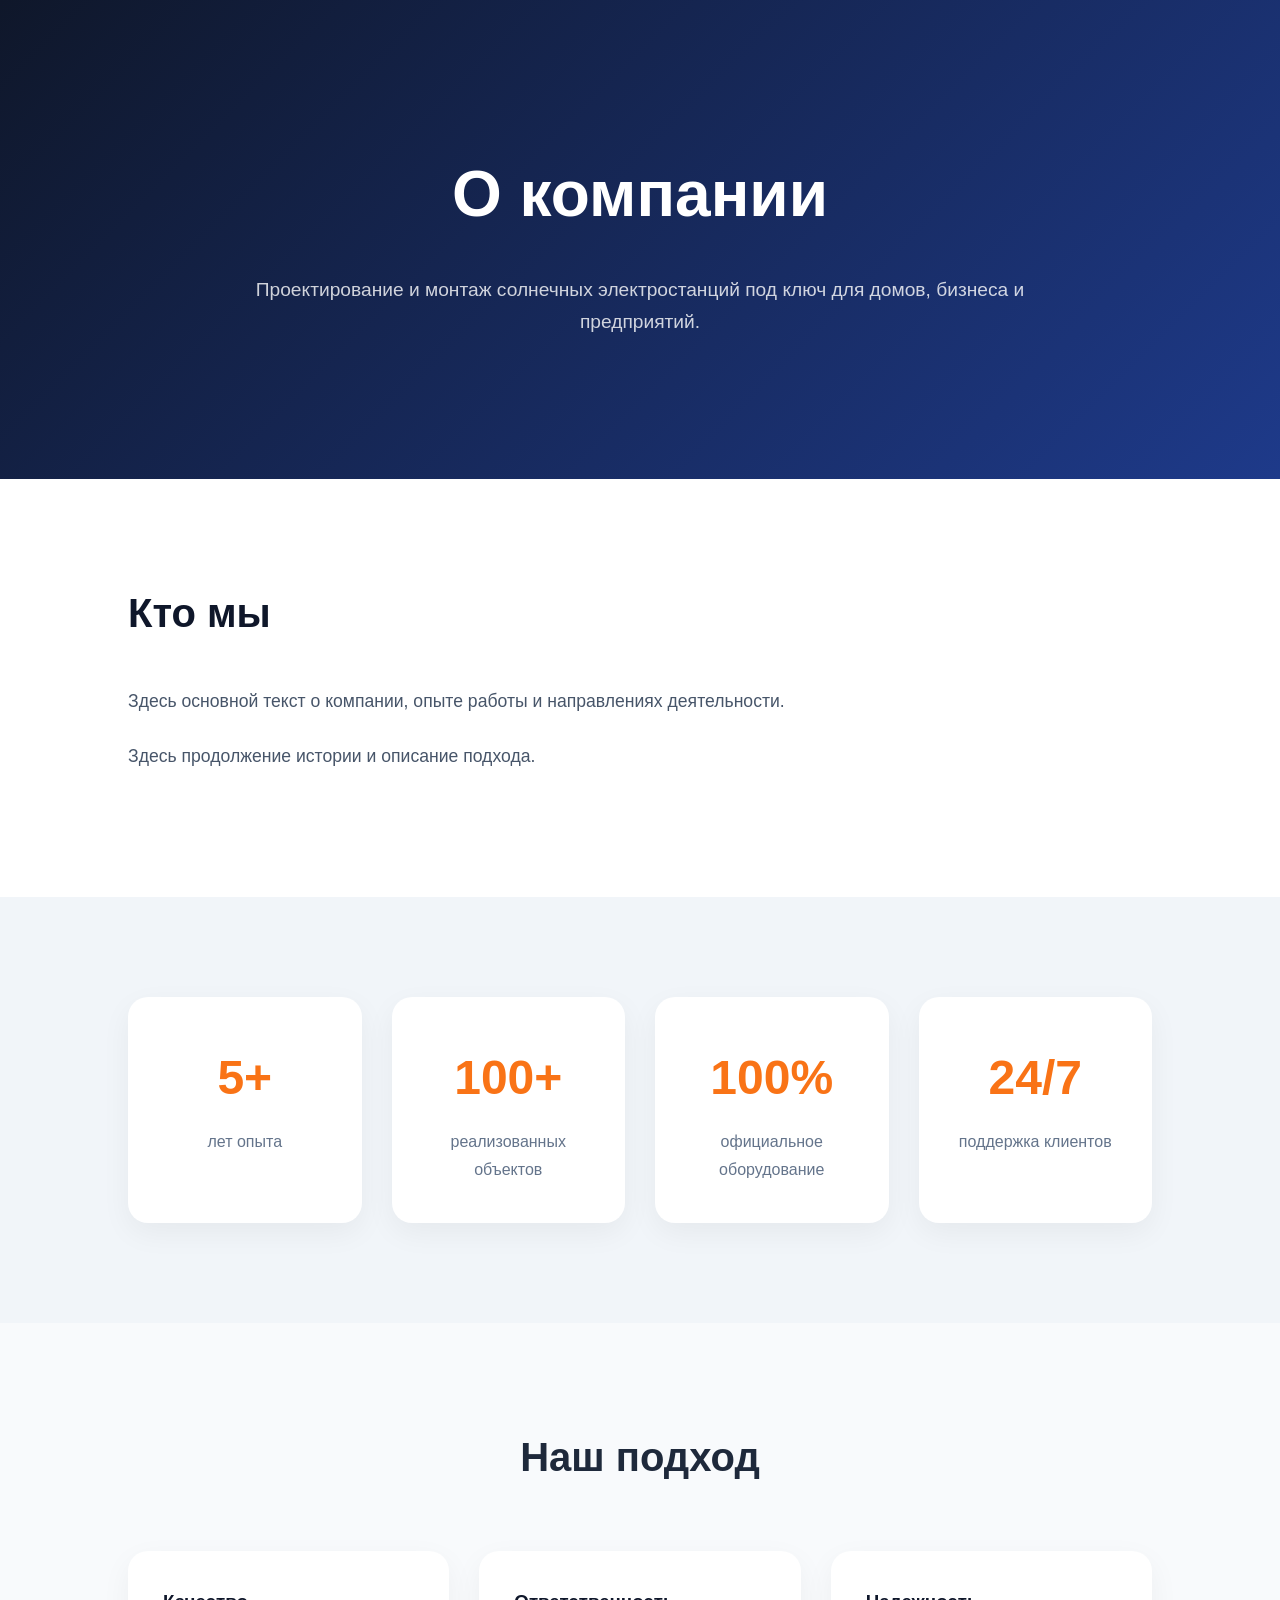
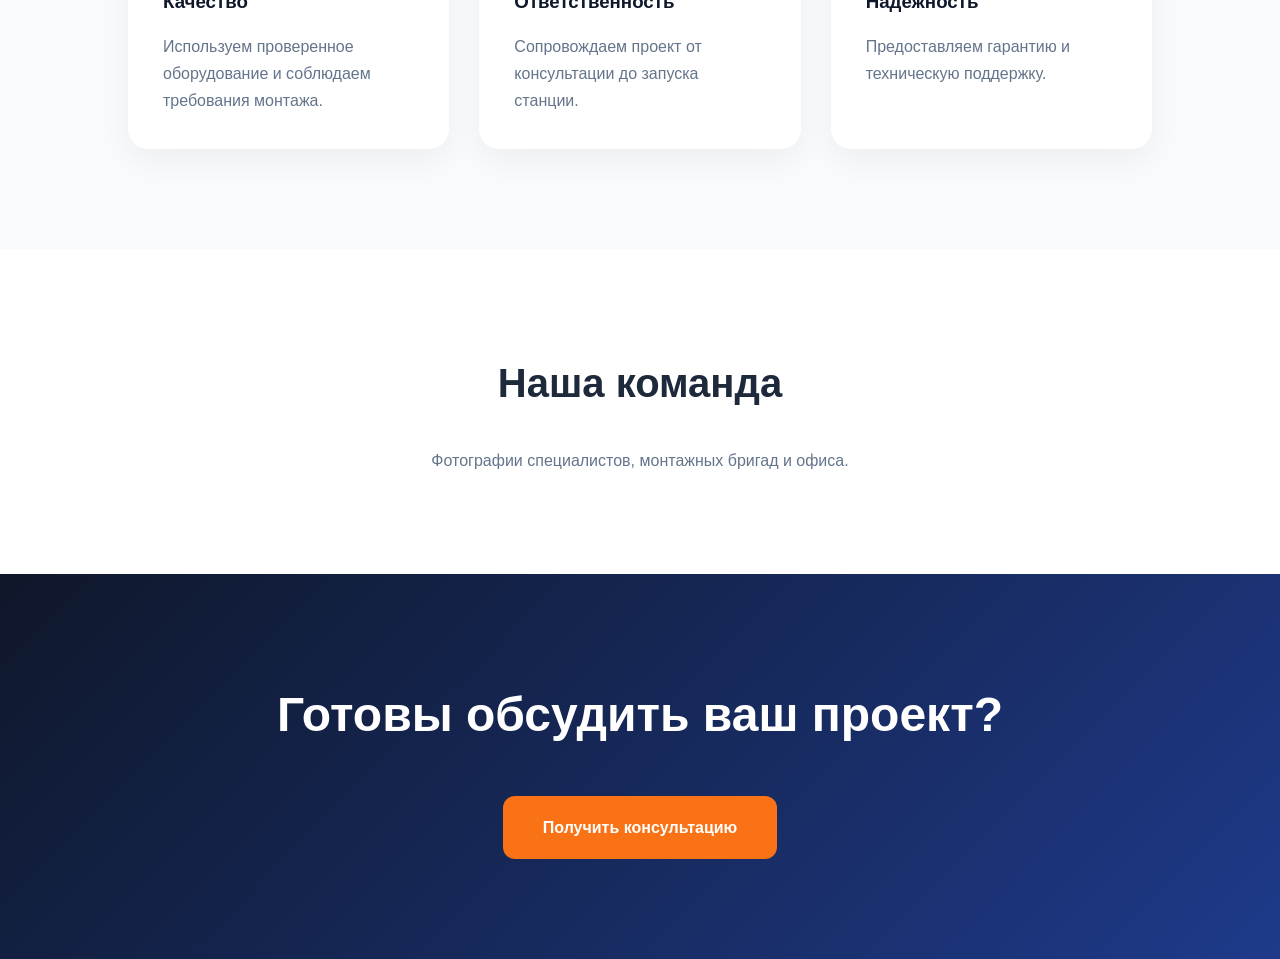
==== aboutus.html @ 27eb2ea9 "Commit-4" ====
<!DOCTYPE html>
<html lang="en">
<head>
    <meta charset="UTF-8">
    <meta name="viewport" content="width=device-width, initial-scale=1.0">
    <title>About</title>
    <link rel="stylesheet" href="css/about.css">
    <link rel="icon" type="image/jpg" href="images/logo_photo.jpg">
</head>
<body>
    <section class="about-hero">
    <h1>О компании</h1>
    <p>
        Проектирование и монтаж солнечных электростанций
        под ключ для домов, бизнеса и предприятий.
    </p>
</section>

<section class="about-story">
    <div class="container">
        <h2>Кто мы</h2>

        <p>
            Здесь основной текст о компании,
            опыте работы и направлениях деятельности.
        </p>

        <p>
            Здесь продолжение истории и описание подхода.
        </p>
    </div>
</section>

<section class="about-stats">
    <div class="stat">
        <h3>5+</h3>
        <p>лет опыта</p>
    </div>

    <div class="stat">
        <h3>100+</h3>
        <p>реализованных объектов</p>
    </div>

    <div class="stat">
        <h3>100%</h3>
        <p>официальное оборудование</p>
    </div>

    <div class="stat">
        <h3>24/7</h3>
        <p>поддержка клиентов</p>
    </div>
</section>

<section class="about-values">
    <h2>Наш подход</h2>

    <div class="cards">
        <article>
            <h3>Качество</h3>
            <p>
                Используем проверенное оборудование
                и соблюдаем требования монтажа.
            </p>
        </article>

        <article>
            <h3>Ответственность</h3>
            <p>
                Сопровождаем проект от консультации
                до запуска станции.
            </p>
        </article>

        <article>
            <h3>Надежность</h3>
            <p>
                Предоставляем гарантию
                и техническую поддержку.
            </p>
        </article>
    </div>
</section>

<section class="about-team">
    <h2>Наша команда</h2>

    <p>
        Фотографии специалистов,
        монтажных бригад и офиса.
    </p>
</section>

<section class="about-cta">
    <h2>
        Готовы обсудить ваш проект?
    </h2>

    <a href="#">
        Получить консультацию
    </a>
</section>
</body>
</html>
---- css/about.css ----
/* ===========================
   Общие настройки
=========================== */

* {
    margin: 0;
    padding: 0;
    box-sizing: border-box;
}

body {
    font-family: "Segoe UI", sans-serif;
    background: #F8FAFC;
    color: #1E293B;
    line-height: 1.7;
}

section {
    padding: 100px 10%;
}

.container {
    max-width: 1200px;
    margin: 0 auto;
}

/* ===========================
   HERO
=========================== */

.about-hero {
    text-align: center;
    padding: 140px 10%;

    background:
        linear-gradient(
            135deg,
            #0F172A,
            #1E3A8A
        );

    color: white;
}

.about-hero h1 {
    font-size: 4rem;
    margin-bottom: 25px;
}

.about-hero p {
    max-width: 800px;
    margin: 0 auto;

    font-size: 1.2rem;

    color: rgba(255,255,255,0.8);
}

/* ===========================
   STORY
=========================== */

.about-story {
    background: white;
}

.about-story h2 {
    font-size: 2.5rem;

    margin-bottom: 40px;

    color: #0F172A;
}

.about-story p {
    margin-bottom: 25px;

    font-size: 1.1rem;

    color: #475569;
}

/* ===========================
   STATS
=========================== */

.about-stats {
    display: grid;

    grid-template-columns:
        repeat(auto-fit, minmax(220px, 1fr));

    gap: 30px;

    background: #F1F5F9;
}

.stat {
    background: white;

    padding: 40px;

    border-radius: 20px;

    text-align: center;

    box-shadow:
        0 10px 30px rgba(0,0,0,0.05);
}

.stat h3 {
    font-size: 3rem;

    color: #F97316;

    margin-bottom: 10px;
}

.stat p {
    color: #64748B;
}

/* ===========================
   VALUES
=========================== */

.about-values h2 {
    text-align: center;

    margin-bottom: 60px;

    font-size: 2.5rem;
}

.cards {
    display: grid;

    grid-template-columns:
        repeat(auto-fit, minmax(280px, 1fr));

    gap: 30px;
}

.cards article {
    background: white;

    padding: 35px;

    border-radius: 20px;

    box-shadow:
        0 10px 30px rgba(0,0,0,0.05);

    transition: .3s;
}

.cards article:hover {
    transform: translateY(-8px);
}

.cards h3 {
    margin-bottom: 15px;

    color: #0F172A;
}

.cards p {
    color: #64748B;
}

/* ===========================
   TEAM
=========================== */

.about-team {
    background: white;

    text-align: center;
}

.about-team h2 {
    font-size: 2.5rem;

    margin-bottom: 30px;
}

.about-team p {
    max-width: 800px;

    margin: 0 auto;

    color: #64748B;
}

/* ===========================
   CTA
=========================== */

.about-cta {
    text-align: center;

    background:
        linear-gradient(
            135deg,
            #0F172A,
            #1E3A8A
        );

    color: white;
}

.about-cta h2 {
    font-size: 3rem;

    margin-bottom: 40px;
}

.about-cta a {
    display: inline-block;

    text-decoration: none;

    padding: 18px 40px;

    border-radius: 12px;

    background: #F97316;

    color: white;

    font-weight: 600;

    transition: .3s;
}

.about-cta a:hover {
    transform: translateY(-3px);
}

/* ===========================
   Адаптивность
=========================== */

@media (max-width: 768px) {

    section {
        padding: 70px 7%;
    }

    .about-hero h1 {
        font-size: 2.5rem;
    }

    .about-cta h2 {
        font-size: 2rem;
    }

    .about-story h2,
    .about-values h2,
    .about-team h2 {
        font-size: 2rem;
    }

    .stat h3 {
        font-size: 2.2rem;
    }
}
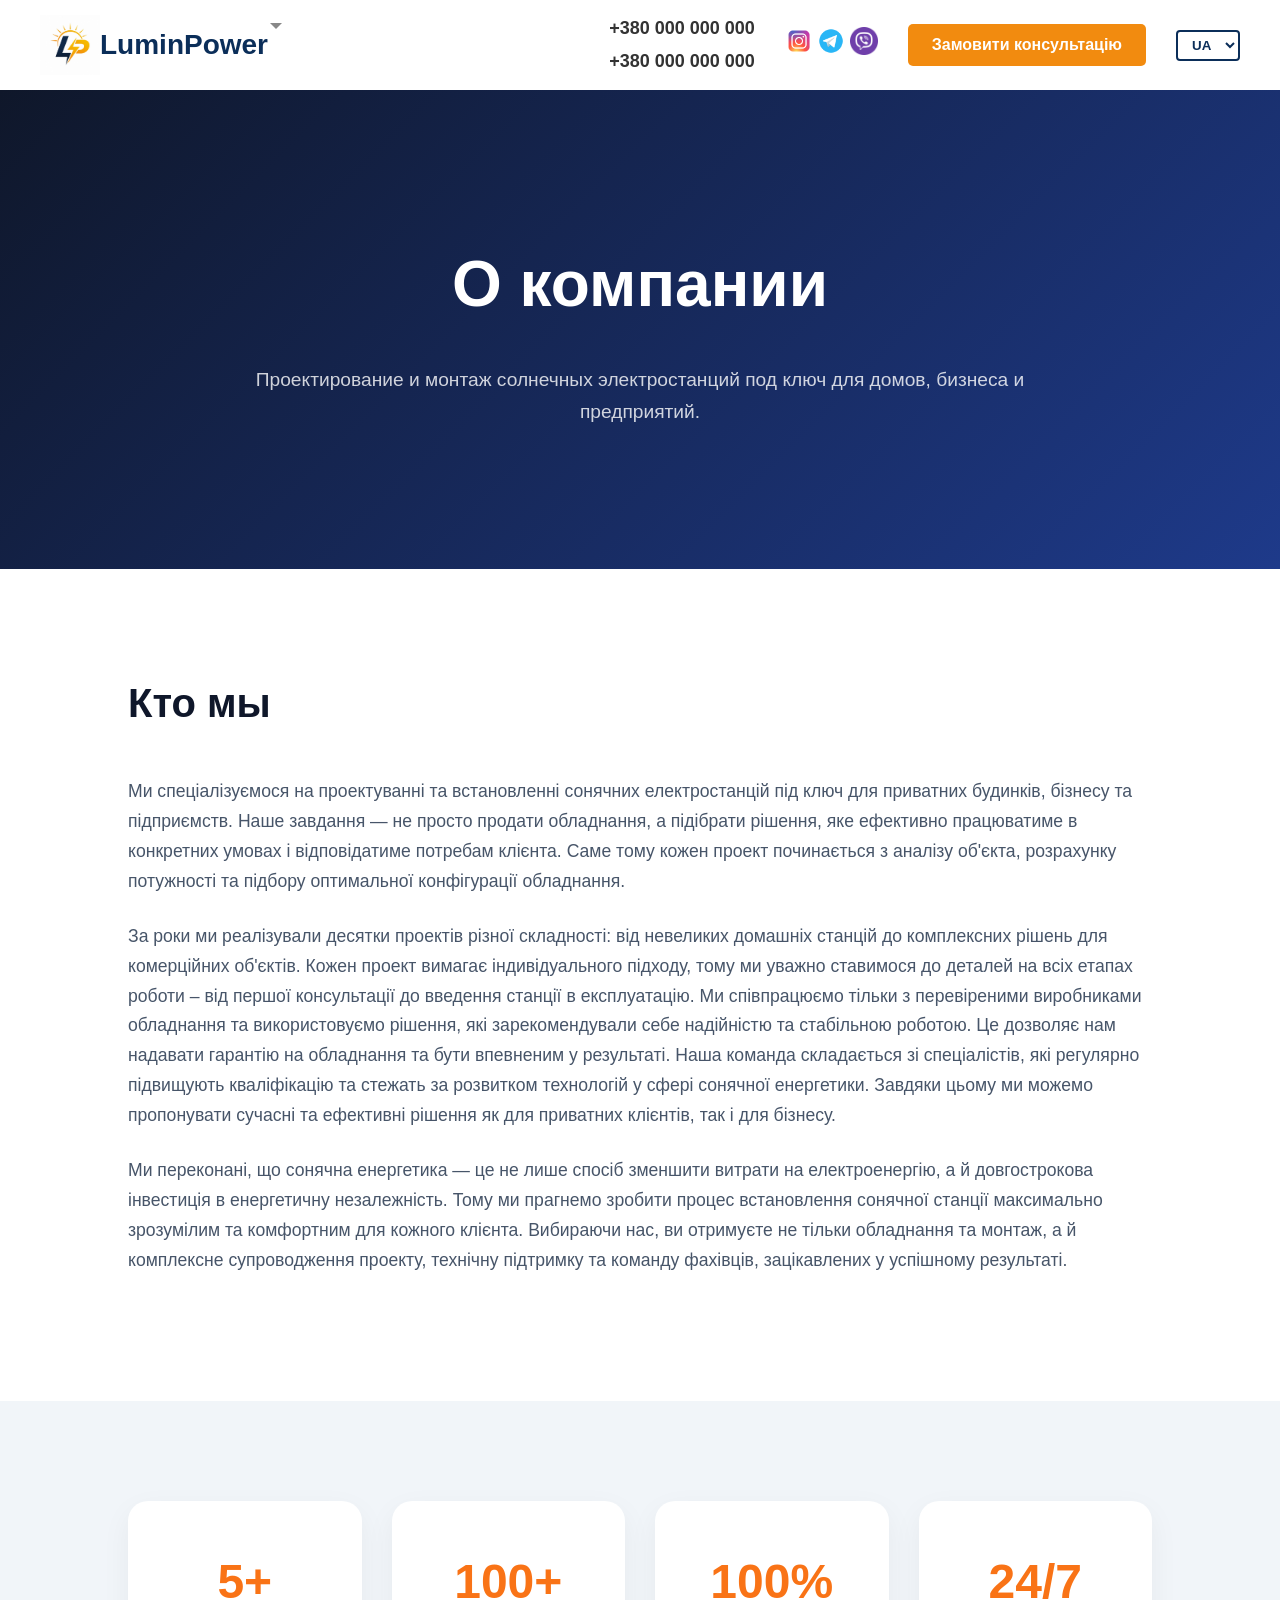
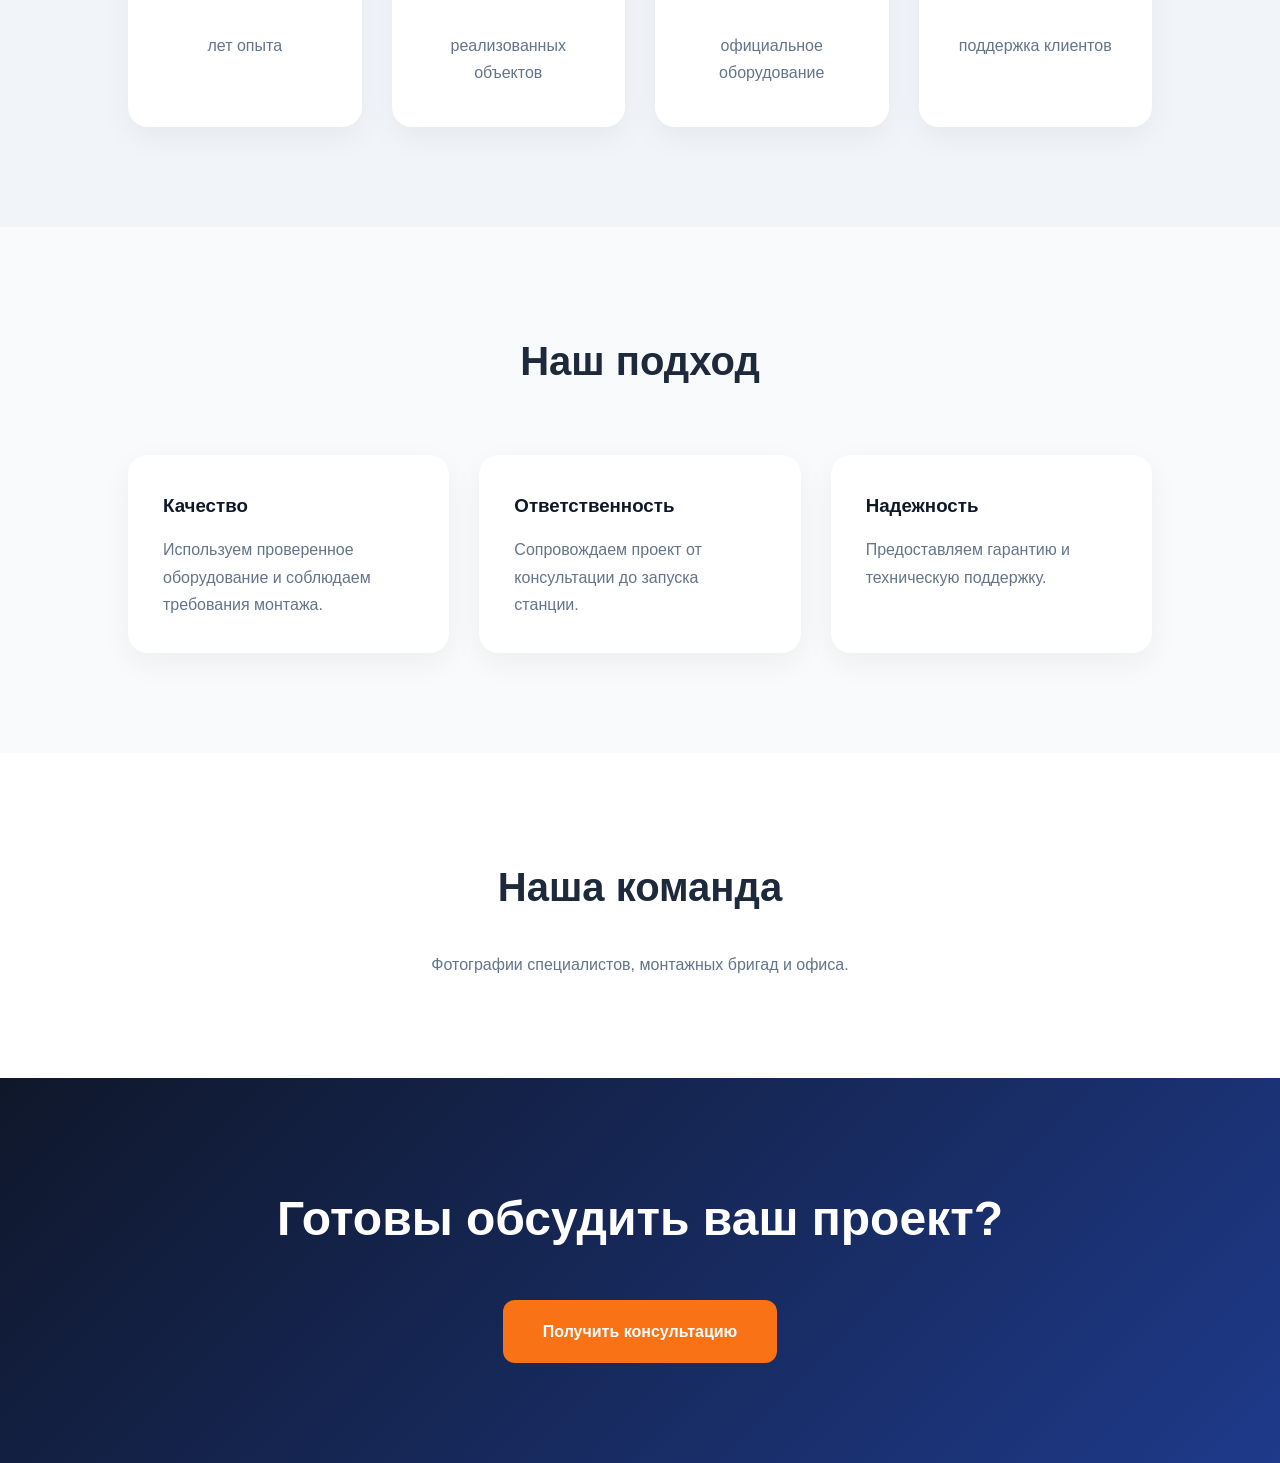
==== commit 9bdf98d4: "Commit-5" ====
--- a/aboutus.html
+++ b/aboutus.html
@@ -8,6 +8,59 @@
     <link rel="icon" type="image/jpg" href="images/logo_photo.jpg">
 </head>
 <body>
+
+    <div id="mySidePanel" class="side-panel">
+        <button id="closeBtn" class="close-btn">&times;</button> 
+        <a href="index.html">На головну</a>
+        <a href="aboutus.html">Про нас</a>
+        <a href="/articles">Статті</a>
+        <a href="/prices">Цены</a>
+        <a href="/account">Розрахунок</a>
+        <a href="/store">Магазин</a>
+        <a href="login2.html">Log in</a>
+        <a href="/support">Підтримка</a>
+        
+    </div>
+
+
+
+
+    <header class="header">
+    <div id="logoTrigger" class="brand" title="Открыть меню">
+        <div class="main-logo"></div> 
+        <h1 class="brand-name">LuminPower</h1>
+    </div>
+
+    <div class="header-actions">
+        
+        <div class="contact-phone">
+            <p class="phone">+380 000 000 000</p>
+            <p class="phone">+380 000 000 000</p>
+        </div>
+
+        <div class="social-link">
+             <a href="https://www.youtube.com/watch?v=dQw4w9WgXcQ&list=RDdQw4w9WgXcQ&start_radio=1" target="_blank" class="social-link-im">
+                <img src="images/icons-instagram.png" width="28" height="28" alt="Instagram">
+            </a>
+            <a href="https://www.youtube.com/watch?v=dQw4w9WgXcQ&list=RDdQw4w9WgXcQ&start_radio=1" target="_blank" class="social-link-tm">
+                <img src="images/icons-telegram.png" width="28" height="28" alt="Telegram">
+            </a>
+            <a href="https://www.youtube.com/watch?v=dQw4w9WgXcQ&list=RDdQw4w9WgXcQ&start_radio=1" target="_blank" class="social-link-vr">
+                <img src="images/icons-viber.png" width="28" height="28" alt="Viber">
+            </a>
+        </div>
+        
+        <button class="consultation-btn">Замовити консультацію</button>
+
+        <select class="lang-select">
+            <option value="ua" selected>UA</option>
+            <option value="ru">RU</option>
+        </select>
+        
+    </div>
+</header>
+
+
     <section class="about-hero">
     <h1>О компании</h1>
     <p>
@@ -21,12 +74,24 @@
         <h2>Кто мы</h2>
 
         <p>
-            Здесь основной текст о компании,
-            опыте работы и направлениях деятельности.
+            Ми спеціалізуємося на проектуванні та встановленні сонячних електростанцій під ключ для приватних будинків,
+            бізнесу та підприємств. Наше завдання — не просто продати обладнання, а підібрати рішення, яке ефективно працюватиме 
+            в конкретних умовах  і відповідатиме потребам клієнта.  Саме тому кожен проект починається з аналізу об'єкта, 
+            розрахунку потужності та підбору оптимальної конфігурації обладнання.
+        </p>
+        <p>
+            За роки ми реалізували десятки проектів різної складності: від невеликих домашніх станцій до комплексних рішень
+            для комерційних об'єктів.  Кожен проект вимагає індивідуального підходу, тому ми уважно ставимося до деталей
+            на всіх етапах роботи – від першої консультації до введення станції в експлуатацію. Ми співпрацюємо тільки з 
+            перевіреними виробниками обладнання та використовуємо рішення, які зарекомендували себе надійністю та стабільною 
+            роботою. Це дозволяє нам надавати гарантію на обладнання та бути впевненим у результаті. Наша команда складається 
+            зі спеціалістів, які регулярно підвищують кваліфікацію та стежать за розвитком технологій у сфері сонячної енергетики.  
+            Завдяки цьому ми можемо пропонувати сучасні та ефективні рішення як для приватних клієнтів, так і для бізнесу.
         </p>
 
         <p>
-            Здесь продолжение истории и описание подхода.
+            Ми переконані, що сонячна енергетика — це не лише спосіб зменшити витрати на електроенергію, а й довгострокова інвестиція в енергетичну незалежність.  Тому ми прагнемо зробити процес встановлення сонячної станції максимально зрозумілим та комфортним для кожного клієнта.
+            Вибираючи нас, ви отримуєте не тільки обладнання та монтаж, а й комплексне супроводження проекту, технічну підтримку та команду фахівців, зацікавлених у успішному результаті.
         </p>
     </div>
 </section>
@@ -101,5 +166,8 @@
         Получить консультацию
     </a>
 </section>
+
 </body>
+
+<script src="js/main.js"></script>
 </html>
--- a/css/about.css
+++ b/css/about.css
@@ -5,8 +5,189 @@
 * {
     margin: 0;
     padding: 0;
-    box-sizing: border-box;
-}
+}
+
+
+/* .brand {
+    display: flex; 
+    align-items: center; 
+    gap: 15px; 
+}
+
+.main-logo {
+    height: 200px;
+    width: 200px;
+    background-image: url('../images/logo_photo.jpg');
+    background-size: contain;
+    background-repeat: no-repeat;
+}
+
+
+.brand-name {
+    font-size: 32px; 
+    font-weight: bold; 
+    margin: 0; 
+    color: #333; 
+} */
+
+.side-panel {
+    height: 100vh;
+    width: 250px; 
+    position: fixed; /* Фиксируем поверх всего сайта */
+    top: 0;
+    left: -250px; /* Прячем её ровно на её ширину за левый край экрана */
+    background-color: #0b2e59;
+    padding-top: 60px;
+    transition: 0.3s ease; /* Плавная анимация выезда за 0.3 секунды */
+    z-index: 1000;
+}
+
+.side-panel a {
+    padding: 15px 30px;
+    text-decoration: none; 
+    font-size: 20px;
+    color: #f28b0f;
+    display: block; 
+    transition: 0.2s;
+}
+
+
+
+.side-panel a:hover {
+    background-color: #555;
+    color: #f1f1f1;
+}
+
+/* Кнопка "Крестик" */
+.close-btn {
+    position: absolute;
+    top: 10px;
+    right: 20px;
+    font-size: 36px;
+    background: none;
+    border: none;
+    color: white;
+    cursor: pointer;
+}
+
+/* Специальный класс, который будет выдвигать панель на экран */
+.side-panel.open {
+    left: 0; 
+}
+
+
+
+
+
+
+
+
+
+/* --- ГЛАВНАЯ ШАПКА --- */
+.header {
+    background-color: #ffffff; 
+    height: 90px;
+    display: flex;
+    justify-content: space-between; /* Расталкиваем левую и правую части по краям */
+    align-items: center;
+    padding: 0 40px; /* Отступы по бокам */
+    box-shadow: 0 4px 10px rgba(0, 0, 0, 0.1); /* Легкая тень снизу */
+    font-family: 'Arial', sans-serif; /* Базовый шрифт */
+}
+
+.brand {
+    display: flex;
+    align-items: center;
+    gap: 0px;
+}
+
+.main-logo {
+    height: 60px; 
+    width: 60px;
+    background-image: url('../images/logo_photo.jpg');
+    background-size: contain;
+    background-repeat: no-repeat;
+    cursor: pointer;
+}
+
+.brand-name {
+    font-size: 28px;
+    font-weight: 800;
+    margin: 0; /* зачем margin 0*/
+    color: #0b2e59; 
+    cursor: pointer;
+}
+
+.brand-name::after {
+    content: '';
+    position: relative;
+    left: 2px;
+    border: 6px solid transparent;
+    border-top-color: #888;
+}
+
+
+.header-actions {
+    display: flex;
+    align-items: center;
+    gap: 30px; 
+}
+
+
+.contact-phone {
+    display: block; 
+}
+.phone {
+    font-size: 18px;
+    font-weight: bold;
+    color: #333;
+    margin: 2px 0;  
+}
+
+
+.social-link a {
+    text-decoration: none; 
+    display: inline-block; 
+}
+
+.social-link img {
+    transition: transform 0.2s;
+}
+
+.social-link a:hover img {
+    transform: scale(1.2); 
+}
+
+.consultation-btn {
+    background-color: #f28b0f; 
+    color: white;
+    border: none;
+    padding: 12px 24px;
+    font-size: 16px;
+    font-weight: bold;
+    border-radius: 5px; 
+    cursor: pointer;
+    transition: background-color 0.3s;
+}
+
+.consultation-btn:hover {
+    background-color: #d17508; 
+}
+
+
+.lang-select {
+    background-color: transparent;
+    border: 2px solid #0b2e59; 
+    color: #0b2e59;
+    font-weight: bold;
+    padding: 5px 10px;
+    border-radius: 4px;
+    cursor: pointer;
+    outline: none;
+}
+
+
+
 
 body {
     font-family: "Segoe UI", sans-serif;
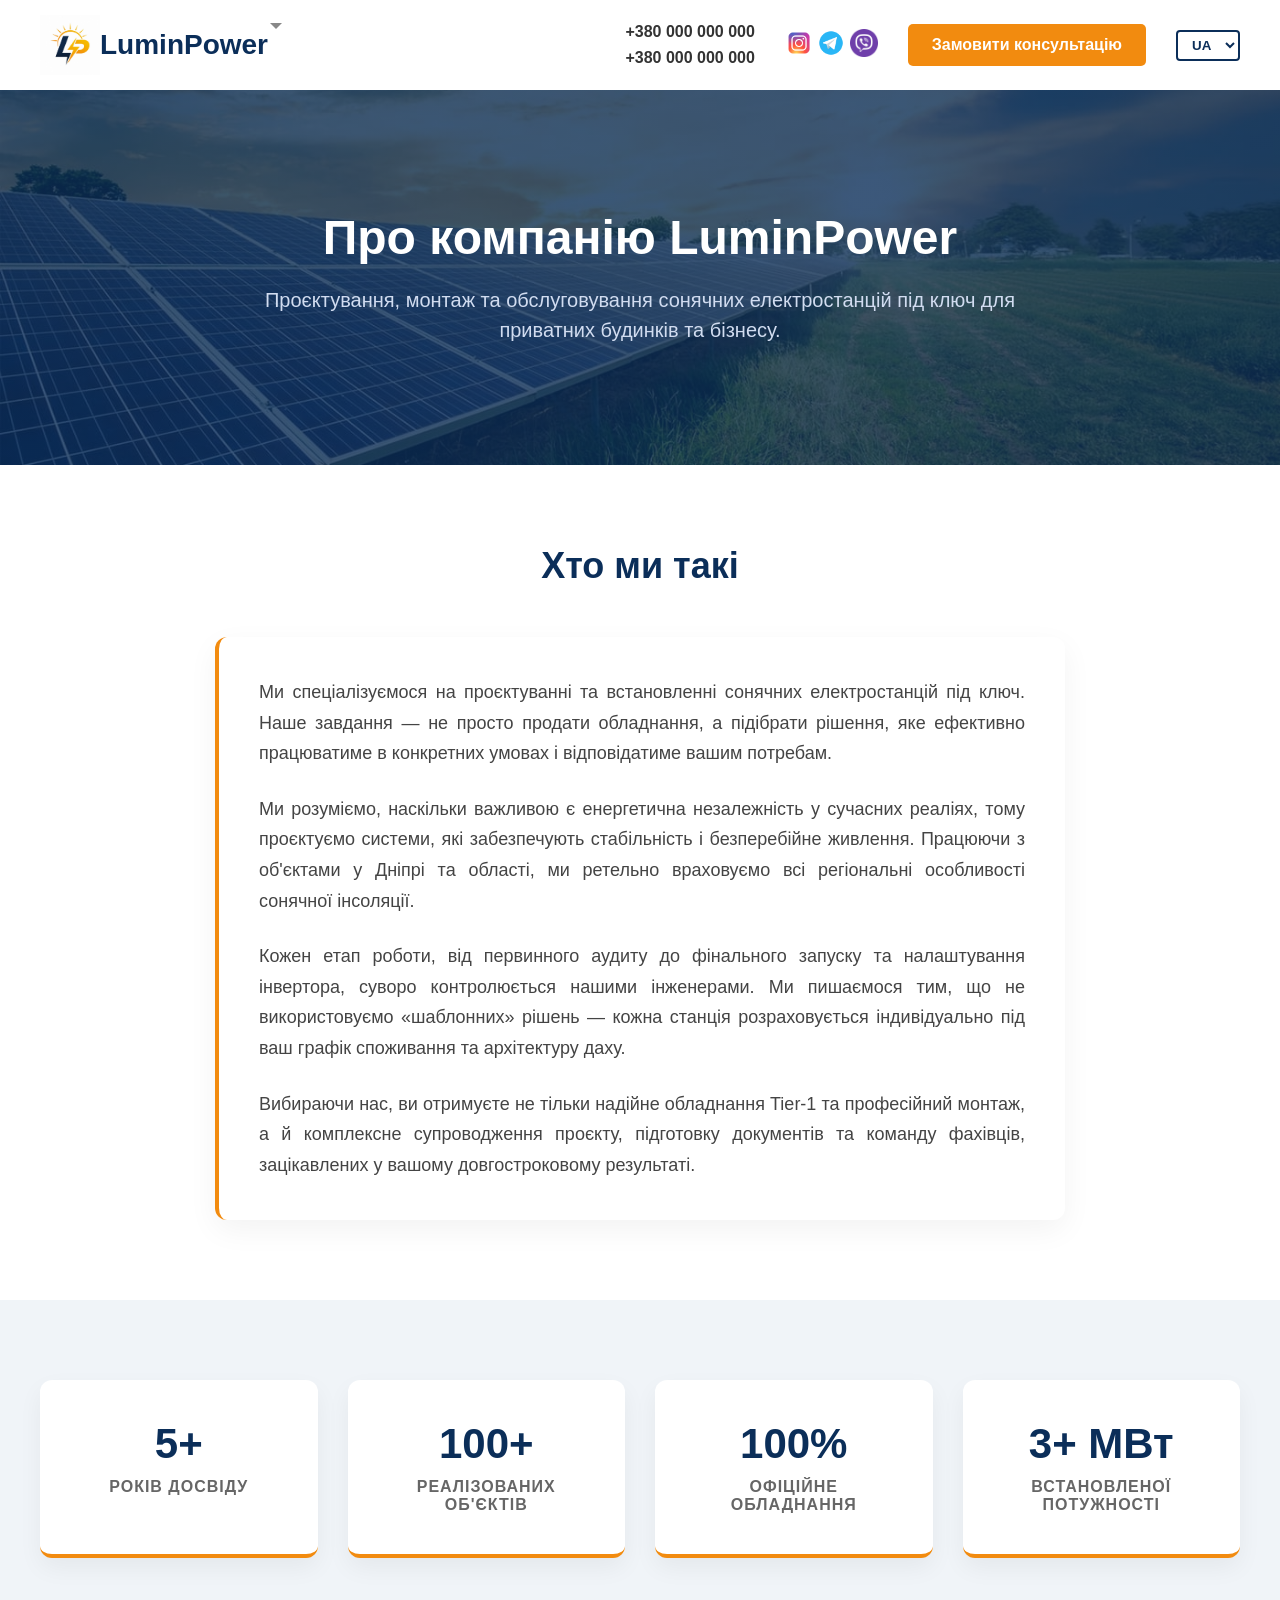
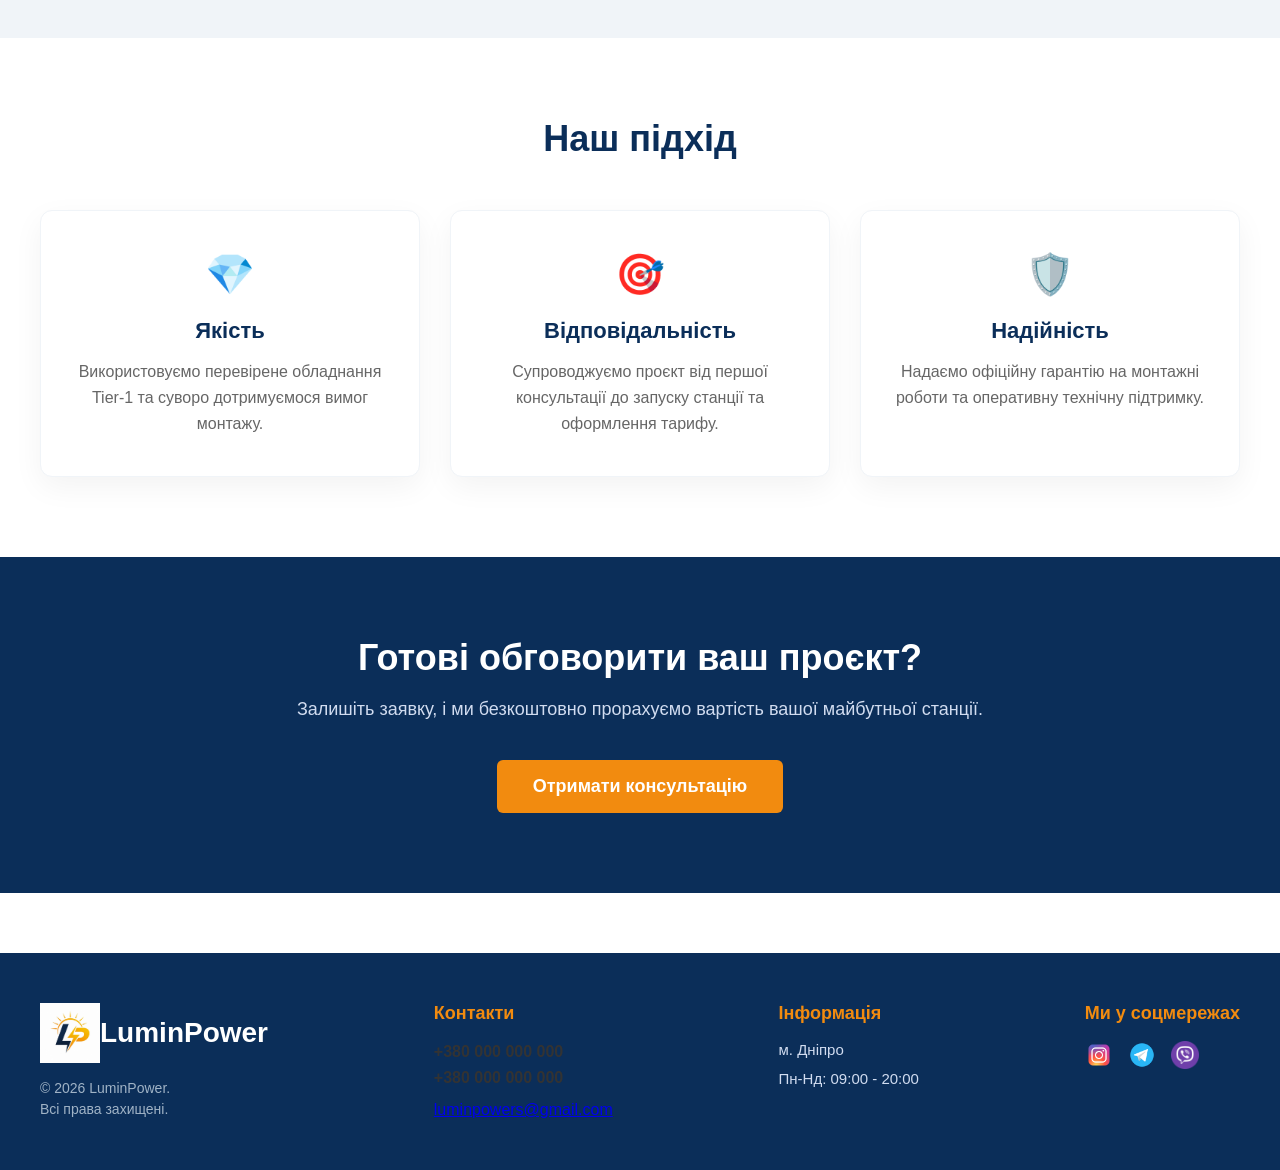
==== commit 0543b812: "Commit-7" ====
--- a/aboutus.html
+++ b/aboutus.html
@@ -1,173 +1,160 @@
 <!DOCTYPE html>
-<html lang="en">
+<html lang="ua">
 <head>
     <meta charset="UTF-8">
     <meta name="viewport" content="width=device-width, initial-scale=1.0">
-    <title>About</title>
-    <link rel="stylesheet" href="css/about.css">
-    <link rel="icon" type="image/jpg" href="images/logo_photo.jpg">
+    <title>Про компанію | LuminPower</title>
+    <link rel="stylesheet" href="css/main.css"> 
+    <link rel="stylesheet" href="css/aboutus.css">
 </head>
 <body>
 
     <div id="mySidePanel" class="side-panel">
         <button id="closeBtn" class="close-btn">&times;</button> 
         <a href="index.html">На головну</a>
-        <a href="aboutus.html">Про нас</a>
-        <a href="/articles">Статті</a>
-        <a href="/prices">Цены</a>
-        <a href="/account">Розрахунок</a>
-        <a href="/store">Магазин</a>
-        <a href="login2.html">Log in</a>
-        <a href="/support">Підтримка</a>
-        
+        <a href="articles.html">Статті</a>
+        <a href="account.html">Розрахунок</a>
+        <a href="store.html">Магазин</a>
+        <a href="login.html">Log in</a>
+        <!-- <a href="support.html">Підтримка</a> -->
     </div>
 
-
-
-
     <header class="header">
-    <div id="logoTrigger" class="brand" title="Открыть меню">
-        <div class="main-logo"></div> 
-        <h1 class="brand-name">LuminPower</h1>
-    </div>
-
-    <div class="header-actions">
-        
-        <div class="contact-phone">
-            <p class="phone">+380 000 000 000</p>
-            <p class="phone">+380 000 000 000</p>
+        <div id="logoTrigger" class="brand" title="Відкрити меню">
+            <div class="main-logo"></div> 
+            <h1 class="brand-name">LuminPower</h1>
         </div>
 
-        <div class="social-link">
-             <a href="https://www.youtube.com/watch?v=dQw4w9WgXcQ&list=RDdQw4w9WgXcQ&start_radio=1" target="_blank" class="social-link-im">
-                <img src="images/icons-instagram.png" width="28" height="28" alt="Instagram">
-            </a>
-            <a href="https://www.youtube.com/watch?v=dQw4w9WgXcQ&list=RDdQw4w9WgXcQ&start_radio=1" target="_blank" class="social-link-tm">
-                <img src="images/icons-telegram.png" width="28" height="28" alt="Telegram">
-            </a>
-            <a href="https://www.youtube.com/watch?v=dQw4w9WgXcQ&list=RDdQw4w9WgXcQ&start_radio=1" target="_blank" class="social-link-vr">
-                <img src="images/icons-viber.png" width="28" height="28" alt="Viber">
-            </a>
+        <div class="header-actions">
+            <div class="contact-phone">
+                <a href="tel:+380000000000" class="phone">+380 000 000 000</a>
+                <a href="tel:+380000000000" class="phone">+380 000 000 000</a>
+            </div>
+
+            <div class="social-link">
+                <a href="#" target="_blank"><img src="images/icons-instagram.png" width="28" height="28" alt="Instagram"></a>
+                <a href="#" target="_blank"><img src="images/icons-telegram.png" width="28" height="28" alt="Telegram"></a>
+                <a href="#" target="_blank"><img src="images/icons-viber.png" width="28" height="28" alt="Viber"></a>
+            </div>
+            
+            <button class="consultation-btn">Замовити консультацію</button>
+
+            <select class="lang-select">
+                <option value="ua" selected>UA</option>
+                <option value="ru">RU</option>
+            </select>
         </div>
-        
-        <button class="consultation-btn">Замовити консультацію</button>
+    </header>
 
-        <select class="lang-select">
-            <option value="ua" selected>UA</option>
-            <option value="ru">RU</option>
-        </select>
-        
-    </div>
-</header>
+    <main>
+        <section class="about-hero">
+            <h1>Про компанію LuminPower</h1>
+            <p>Проєктування, монтаж та обслуговування сонячних електростанцій під ключ для приватних будинків та бізнесу.</p>
+        </section>
 
+        <section class="about-story section-padding">
+            <div class="container story-wrapper-text">
+                <h2 class="section-title">Хто ми такі</h2>
+                <div class="story-content-centered">
+                    <p>Ми спеціалізуємося на проєктуванні та встановленні сонячних електростанцій під ключ. Наше завдання — не просто продати обладнання, а підібрати рішення, яке ефективно працюватиме в конкретних умовах і відповідатиме вашим потребам.</p>
+                    
+                    <p>Ми розуміємо, наскільки важливою є енергетична незалежність у сучасних реаліях, тому проєктуємо системи, які забезпечують стабільність і безперебійне живлення. Працюючи з об'єктами у Дніпрі та області, ми ретельно враховуємо всі регіональні особливості сонячної інсоляції.</p>
+                    
+                    <p>Кожен етап роботи, від первинного аудиту до фінального запуску та налаштування інвертора, суворо контролюється нашими інженерами. Ми пишаємося тим, що не використовуємо «шаблонних» рішень — кожна станція розраховується індивідуально під ваш графік споживання та архітектуру даху.</p>
+                    
+                    <p>Вибираючи нас, ви отримуєте не тільки надійне обладнання Tier-1 та професійний монтаж, а й комплексне супроводження проєкту, підготовку документів та команду фахівців, зацікавлених у вашому довгостроковому результаті.</p>
+                </div>
+            </div>
+        </section>
 
-    <section class="about-hero">
-    <h1>О компании</h1>
-    <p>
-        Проектирование и монтаж солнечных электростанций
-        под ключ для домов, бизнеса и предприятий.
-    </p>
-</section>
+        <section class="about-stats section-padding bg-light">
+            <div class="container">
+                <div class="stats-grid-about">
+                    <div class="stat-card">
+                        <h3>5+</h3>
+                        <p>років досвіду</p>
+                    </div>
+                    <div class="stat-card">
+                        <h3>100+</h3>
+                        <p>реалізованих об'єктів</p>
+                    </div>
+                    <div class="stat-card">
+                        <h3>100%</h3>
+                        <p>офіційне обладнання</p>
+                    </div>
+                    <div class="stat-card">
+                        <h3>3+ МВт</h3>
+                        <p>встановленої потужності</p>
+                    </div>
+                </div>
+            </div>
+        </section>
 
-<section class="about-story">
-    <div class="container">
-        <h2>Кто мы</h2>
+        <section class="about-values section-padding">
+            <div class="container">
+                <h2 class="section-title">Наш підхід</h2>
+                <div class="values-grid">
+                    <article class="value-card">
+                        <div class="value-icon">💎</div>
+                        <h3>Якість</h3>
+                        <p>Використовуємо перевірене обладнання Tier-1 та суворо дотримуємося вимог монтажу.</p>
+                    </article>
+                    <article class="value-card">
+                        <div class="value-icon">🎯</div>
+                        <h3>Відповідальність</h3>
+                        <p>Супроводжуємо проєкт від першої консультації до запуску станції та оформлення тарифу.</p>
+                    </article>
+                    <article class="value-card">
+                        <div class="value-icon">🛡️</div>
+                        <h3>Надійність</h3>
+                        <p>Надаємо офіційну гарантію на монтажні роботи та оперативну технічну підтримку.</p>
+                    </article>
+                </div>
+            </div>
+        </section>
 
-        <p>
-            Ми спеціалізуємося на проектуванні та встановленні сонячних електростанцій під ключ для приватних будинків,
-            бізнесу та підприємств. Наше завдання — не просто продати обладнання, а підібрати рішення, яке ефективно працюватиме 
-            в конкретних умовах  і відповідатиме потребам клієнта.  Саме тому кожен проект починається з аналізу об'єкта, 
-            розрахунку потужності та підбору оптимальної конфігурації обладнання.
-        </p>
-        <p>
-            За роки ми реалізували десятки проектів різної складності: від невеликих домашніх станцій до комплексних рішень
-            для комерційних об'єктів.  Кожен проект вимагає індивідуального підходу, тому ми уважно ставимося до деталей
-            на всіх етапах роботи – від першої консультації до введення станції в експлуатацію. Ми співпрацюємо тільки з 
-            перевіреними виробниками обладнання та використовуємо рішення, які зарекомендували себе надійністю та стабільною 
-            роботою. Це дозволяє нам надавати гарантію на обладнання та бути впевненим у результаті. Наша команда складається 
-            зі спеціалістів, які регулярно підвищують кваліфікацію та стежать за розвитком технологій у сфері сонячної енергетики.  
-            Завдяки цьому ми можемо пропонувати сучасні та ефективні рішення як для приватних клієнтів, так і для бізнесу.
-        </p>
+        <section class="about-cta section-padding bg-light">
+            <div class="container">
+                <h2 class="text-dark">Готові обговорити ваш проєкт?</h2>
+                <p class="text-gray">Залишіть заявку, і ми безкоштовно прорахуємо вартість вашої майбутньої станції.</p>
+                <a href="index.html#solutions" class="btn-primary">Отримати консультацію</a>
+            </div>
+        </section>
+    </main>
 
-        <p>
-            Ми переконані, що сонячна енергетика — це не лише спосіб зменшити витрати на електроенергію, а й довгострокова інвестиція в енергетичну незалежність.  Тому ми прагнемо зробити процес встановлення сонячної станції максимально зрозумілим та комфортним для кожного клієнта.
-            Вибираючи нас, ви отримуєте не тільки обладнання та монтаж, а й комплексне супроводження проекту, технічну підтримку та команду фахівців, зацікавлених у успішному результаті.
-        </p>
-    </div>
-</section>
+    <footer class="footer">
+        <div class="footer-container">
+            <div class="footer-brand">
+                <div class="brand">
+                    <div class="main-logo"></div> 
+                    <h2 class="brand-name footer-brand-name">LuminPower</h2>
+                </div>
+                <p class="copyright">© 2026 LuminPower.<br>Всі права захищені.</p>
+            </div>
+            <div class="footer-section">
+                <h3>Контакти</h3>
+                <div class="contact-phone">
+                    <a href="tel:+380000000000" class="phone">+380 000 000 000</a>
+                    <a href="tel:+380000000000" class="phone">+380 000 000 000</a>
+                </div>
+                <a href="mailto:luminpowers@gmail.com" class="email">luminpowers@gmail.com</a>
+            </div>
+            <div class="footer-section">
+                <h3>Інформація</h3>
+                <p class="address">м. Дніпро</p>
+                <p class="schedule">Пн-Нд: 09:00 - 20:00</p>
+            </div>
+            <div class="footer-section">
+                <h3>Ми у соцмережах</h3>
+                <div class="social-link footer-social">
+                    <a href="#" target="_blank"><img src="images/icons-instagram.png" width="28" height="28" alt="Instagram"></a>
+                    <a href="#" target="_blank"><img src="images/icons-telegram.png" width="28" height="28" alt="Telegram"></a>
+                    <a href="#" target="_blank"><img src="images/icons-viber.png" width="28" height="28" alt="Viber"></a>
+                </div>
+            </div>
+        </div>
+    </footer>
 
-<section class="about-stats">
-    <div class="stat">
-        <h3>5+</h3>
-        <p>лет опыта</p>
-    </div>
-
-    <div class="stat">
-        <h3>100+</h3>
-        <p>реализованных объектов</p>
-    </div>
-
-    <div class="stat">
-        <h3>100%</h3>
-        <p>официальное оборудование</p>
-    </div>
-
-    <div class="stat">
-        <h3>24/7</h3>
-        <p>поддержка клиентов</p>
-    </div>
-</section>
-
-<section class="about-values">
-    <h2>Наш подход</h2>
-
-    <div class="cards">
-        <article>
-            <h3>Качество</h3>
-            <p>
-                Используем проверенное оборудование
-                и соблюдаем требования монтажа.
-            </p>
-        </article>
-
-        <article>
-            <h3>Ответственность</h3>
-            <p>
-                Сопровождаем проект от консультации
-                до запуска станции.
-            </p>
-        </article>
-
-        <article>
-            <h3>Надежность</h3>
-            <p>
-                Предоставляем гарантию
-                и техническую поддержку.
-            </p>
-        </article>
-    </div>
-</section>
-
-<section class="about-team">
-    <h2>Наша команда</h2>
-
-    <p>
-        Фотографии специалистов,
-        монтажных бригад и офиса.
-    </p>
-</section>
-
-<section class="about-cta">
-    <h2>
-        Готовы обсудить ваш проект?
-    </h2>
-
-    <a href="#">
-        Получить консультацию
-    </a>
-</section>
-
+    <script src="js/main.js"></script>
 </body>
-
-<script src="js/main.js"></script>
 </html>
--- a/css/main.css
+++ b/css/main.css
@@ -0,0 +1,999 @@
+* {
+    margin: 0;
+    padding: 0;
+}
+
+
+/* .brand {
+    display: flex; 
+    align-items: center; 
+    gap: 15px; 
+}
+
+.main-logo {
+    height: 200px;
+    width: 200px;
+    background-image: url('../images/logo_photo.jpg');
+    background-size: contain;
+    background-repeat: no-repeat;
+}
+
+
+.brand-name {
+    font-size: 32px; 
+    font-weight: bold; 
+    margin: 0; 
+    color: #333; 
+} */
+
+.side-panel {
+    height: 100vh;
+    width: 250px; 
+    position: fixed; /* Фиксируем поверх всего сайта */
+    top: 0;
+    left: -250px; /* Прячем её ровно на её ширину за левый край экрана */
+    background-color: #0b2e59;
+    padding-top: 60px;
+    transition: 0.3s ease; /* Плавная анимация выезда за 0.3 секунды */
+    z-index: 1000;
+}
+
+.side-panel a {
+    padding: 15px 30px;
+    text-decoration: none; 
+    font-size: 20px;
+    color: #f28b0f;
+    display: block; 
+    transition: 0.2s;
+}
+
+
+
+.side-panel a:hover {
+    background-color: #555;
+    color: #f1f1f1;
+}
+
+/* Кнопка "Крестик" */
+.close-btn {
+    position: absolute;
+    top: 10px;
+    right: 20px;
+    font-size: 36px;
+    background: none;
+    border: none;
+    color: white;
+    cursor: pointer;
+}
+
+/* Специальный класс, который будет выдвигать панель на экран */
+.side-panel.open {
+    left: 0; 
+}
+
+
+
+
+
+
+
+
+
+/* --- ГЛАВНАЯ ШАПКА --- */
+.header {
+    background-color: #ffffff; 
+    height: 90px;
+    display: flex;
+    justify-content: space-between; /* Расталкиваем левую и правую части по краям */
+    align-items: center;
+    padding: 0 40px; /* Отступы по бокам */
+    box-shadow: 0 4px 10px rgba(0, 0, 0, 0.1); /* Легкая тень снизу */
+    font-family: 'Arial', sans-serif; /* Базовый шрифт */
+}
+
+.brand {
+    display: flex;
+    align-items: center;
+    gap: 0px;
+}
+
+.main-logo {
+    height: 60px; 
+    width: 60px;
+    background-image: url('../images/logo_photo.jpg');
+    background-size: contain;
+    background-repeat: no-repeat;
+    cursor: pointer;
+}
+
+.brand-name {
+    font-size: 28px;
+    font-weight: 800;
+    margin: 0; /* зачем margin 0*/
+    color: #0b2e59; 
+    cursor: pointer;
+}
+
+.brand-name::after {
+    content: '';
+    position: relative;
+    left: 2px;
+    border: 6px solid transparent;
+    border-top-color: #888;
+}
+
+
+.header-actions {
+    display: flex;
+    align-items: center;
+    gap: 30px; 
+}
+
+
+.contact-phone {
+    display: block; 
+}
+.phone {
+    font-size: 18px;
+    font-weight: bold;
+    color: #333;
+    margin: 2px 0;  
+}
+
+
+.social-link a {
+    text-decoration: none; 
+    display: inline-block; 
+}
+
+.social-link img {
+    transition: transform 0.2s;
+}
+
+.social-link a:hover img {
+    transform: scale(1.2); 
+}
+
+.consultation-btn {
+    background-color: #f28b0f; 
+    color: white;
+    border: none;
+    padding: 12px 24px;
+    font-size: 16px;
+    font-weight: bold;
+    border-radius: 5px; 
+    cursor: pointer;
+    transition: background-color 0.3s;
+}
+
+.consultation-btn:hover {
+    background-color: #d17508; 
+}
+
+
+.lang-select {
+    background-color: transparent;
+    border: 2px solid #0b2e59; 
+    color: #0b2e59;
+    font-weight: bold;
+    padding: 5px 10px;
+    border-radius: 4px;
+    cursor: pointer;
+    outline: none;
+}
+
+
+
+
+/* --- ОСНОВНОЙ КОНТЕНТ (MAIN) --- */
+main {
+    font-family: 'Arial', sans-serif;
+
+}
+
+
+/* --- HERO SECTION (ГЛАВНЫЙ ЭКРАН) --- */
+.hero {
+    /* Накладываем синий градиент с прозрачностью 0.7 поверх картинки */
+    background-image: linear-gradient(rgba(11, 46, 89, 0.7), rgba(11, 46, 89, 0.7)), url('../images/solarPanels.png');
+    background-size: cover;
+    background-position: center;
+    height: 80vh; /* Занимает 80% высоты экрана пользователя */
+    display: flex;
+    justify-content: center;
+    align-items: center;
+    text-align: center;
+    color: #ffffff;
+    padding: 0 20px;
+}
+
+.hero-content {
+    max-width: 900px; /* Ограничиваем ширину текста, чтобы он не разъезжался на широких мониторах */
+}
+
+.hero-title {
+    font-size: 46px;
+    font-weight: 800;
+    margin: 0 0 20px 0;
+    line-height: 1.2;
+}
+
+.hero-subtitle {
+    font-size: 20px;
+    margin: 0 0 40px 0;
+    color: #d1dcf0; /* Светло-голубой для мягкого контраста */
+    line-height: 1.5;
+}
+
+/* Главная кнопка */
+.btn-primary {
+    display: inline-block;
+    background-color: #f28b0f;
+    color: #ffffff;
+    padding: 16px 36px;
+    font-size: 18px;
+    font-weight: bold;
+    text-decoration: none;
+    border-radius: 6px;
+    transition: background-color 0.3s, transform 0.2s;
+}
+
+.btn-primary:hover {
+    background-color: #d17508;
+    transform: translateY(-2px); /* Кнопка слегка приподнимается при наведении */
+}
+
+
+
+
+
+
+/* --- УТИЛИТЫ (Общие классы для всех секций) --- */
+.container {
+    max-width: 1200px;
+    margin: 0 auto;
+    padding: 0 20px;
+}
+
+.section-padding {
+    padding: 80px 0; /* Просторные отступы сверху и снизу секции */
+}
+
+.bg-light {
+    background-color: #f0f4f8; /* Очень светлый сине-серый фон для разделения блоков */
+}
+
+.section-title {
+    text-align: center;
+    font-size: 36px;
+    color: #0b2e59;
+    margin-bottom: 50px;
+    font-weight: 800;
+}
+
+
+
+
+/* --- СЕКЦИЯ 2: РЕШЕНИЯ (Сетка карточек) --- */
+.solutions-grid {
+    display: grid;
+    /* Магия Grid: автоматическая адаптация от 1 до 4 колонок */
+    grid-template-columns: repeat(auto-fit, minmax(260px, 1fr));
+    gap: 30px;
+}
+
+.solution-card {
+    background: #ffffff;
+    padding: 40px 30px;
+    border-radius: 10px;
+    box-shadow: 0 5px 15px rgba(0,0,0,0.05);
+    text-align: center;
+    transition: transform 0.3s, box-shadow 0.3s;
+    border-bottom: 4px solid transparent;
+}
+
+.solution-card:hover {
+    transform: translateY(-10px); /* Карточка всплывает вверх */
+    box-shadow: 0 15px 30px rgba(0,0,0,0.1);
+    border-bottom: 4px solid #f28b0f; /* Появляется оранжевая полоса */
+}
+
+.card-icon {
+    font-size: 48px;
+    margin-bottom: 20px; /*?*/
+}
+
+.solution-card h3 {
+    color: #0b2e59;
+    font-size: 22px;
+    margin-bottom: 15px;
+}
+
+.solution-card p {
+    color: #555;
+    line-height: 1.6;
+}
+
+
+
+
+
+
+
+/* --- СЕКЦИЯ 3: СЕС ПОД КЛЮЧ (Шаги работы) --- */
+.steps-grid {
+    display: grid;
+    /* Делаем сетку из 3 колонок */
+    grid-template-columns: repeat(auto-fit, minmax(300px, 1fr));
+    gap: 40px;
+}
+
+.step-item {
+    position: relative;
+    padding-left: 70px; /* Освобождаем место слева для кружочка с цифрой */
+}
+
+.step-number {
+    position: absolute;
+    left: 0;
+    top: -5px;
+    width: 50px;
+    height: 50px;
+    background-color: #f28b0f;
+    color: #ffffff;
+    font-size: 24px;
+    font-weight: bold;
+    display: flex;
+    justify-content: center;
+    align-items: center;
+    border-radius: 50%; /* Делаем идеальный круг */
+    box-shadow: 0 4px 10px rgba(242, 139, 15, 0.3);
+}
+
+.step-item h4 {
+    color: #0b2e59;
+    font-size: 20px;
+    margin: 0 0 10px 0;
+}
+
+.step-item p {
+    color: #666;
+    line-height: 1.5;
+    margin: 0;
+}
+
+
+
+
+/* --- СЕКЦИЯ 4: МОНИТОРИНГ --- */
+/* --- СЕКЦИЯ: КАЛЬКУЛЯТОР СЭС --- */
+.calculator-card {
+    max-width: 700px;
+    margin: 0 auto;
+    background-color: #ffffff;
+    border-radius: 12px;
+    padding: 40px;
+    box-shadow: 0 15px 30px rgba(0,0,0,0.05); /* Тень в стиле остальных карточек */
+}
+
+.calculator-desc {
+    text-align: center;
+    line-height: 1.6;
+    color: #555;
+    margin-bottom: 30px;
+    font-size: 16px;
+}
+
+.calculator-actions {
+    text-align: center;
+    margin-bottom: 30px;
+}
+
+.calculator-form {
+    margin-bottom: 30px;
+    padding-bottom: 30px;
+    border-bottom: 1px solid #eaeaea; /* Разделительная линия */
+}
+
+/* Стилизация результатов расчета */
+.calculator-result {
+    display: flex;
+    flex-direction: column;
+    gap: 15px;
+}
+
+.result-item {
+    display: flex;
+    justify-content: space-between;
+    font-size: 18px;
+    color: #333;
+    padding-bottom: 10px;
+    border-bottom: 1px dashed #eee; /* Пунктир, как в секции "Проекты" */
+}
+
+.result-item:last-child {
+    border-bottom: none;
+    padding-bottom: 0;
+}
+
+.result-item strong {
+    color: #0b2e59; /* Твой темно-синий */
+}
+
+/* Акцент на итоговой мощности */
+.result-item.highlight strong {
+    color: #f28b0f; /* Твой оранжевый */
+    font-size: 24px;
+    font-weight: 900;
+}
+
+
+
+/* --- СЕКЦИЯ 5: ПОЧЕМУ МЫ --- */
+.advantages {
+    background-color: #ffffff;
+}
+
+/* Стили для верхней текстовой части */
+.advantages-text-grid {
+    display: grid;
+    grid-template-columns: repeat(auto-fit, minmax(220px, 1fr));
+    gap: 30px;
+    margin-bottom: 50px; /* Отступ до блока с цифрами */
+}
+
+.adv-text-item {
+    padding: 15px 0;
+}
+
+.adv-text-item h4 {
+    color: #0b2e59;
+    font-size: 20px;
+    margin: 0 0 10px 0;
+    display: flex;
+    align-items: center;
+    gap: 10px;
+}
+
+.adv-text-item p {
+    color: #666;
+    line-height: 1.5;
+    margin: 0;
+}
+
+/* Стили для блока со статистикой */
+.stats-wrapper {
+    background-color: #0b2e59; /* Темно-синий фон, чтобы цифры выделялись */
+    border-radius: 12px;
+    padding: 40px;
+    box-shadow: 0 15px 30px rgba(11, 46, 89, 0.15);
+}
+
+.stats-grid {
+    display: grid;
+    grid-template-columns: repeat(auto-fit, minmax(200px, 1fr));
+    gap: 30px;
+    text-align: center;
+    position: relative;
+}
+
+/* Добавляем разделительные линии между цифрами (только для больших экранов) */
+.stat-item {
+    display: flex;
+    flex-direction: column;
+    gap: 10px;
+    position: relative;
+}
+
+.stat-item:not(:last-child)::after {
+    content: '';
+    position: absolute;
+    right: -15px;
+    top: 10%;
+    height: 80%;
+    width: 1px;
+    background-color: rgba(255, 255, 255, 0.2);
+}
+
+.stat-number {
+    font-size: 48px;
+    font-weight: 800;
+    color: #f28b0f; /* Оранжевые цифры */
+    line-height: 1;
+}
+
+.stat-label {
+    font-size: 16px;
+    color: #ffffff;
+    text-transform: uppercase;
+    letter-spacing: 1px;
+    font-weight: bold;
+}
+
+/* Отключаем разделительные полоски на мобильных телефонах, чтобы ничего не ломалось */
+@media (max-width: 768px) {
+    .stat-item:not(:last-child)::after {
+        display: none; 
+    }
+}
+
+
+
+
+
+/* --- СЕКЦИЯ 6: НАШИ ПРОЕКТЫ --- */
+.projects-grid {
+    display: grid;
+    /* Делаем так, чтобы карточки не были слишком узкими. На ПК их будет 2 в ряд */
+    grid-template-columns: repeat(auto-fit, minmax(350px, 1fr)); 
+    gap: 40px;
+}
+
+.project-card {
+    background-color: #ffffff;
+    border-radius: 12px;
+    overflow: hidden; /* Обрезаем углы у фотографии внутри карточки */
+    box-shadow: 0 5px 15px rgba(0,0,0,0.05);
+    transition: transform 0.3s, box-shadow 0.3s;
+}
+
+.project-card:hover {
+    transform: translateY(-5px); /* Легкое поднятие при наведении */
+    box-shadow: 0 15px 30px rgba(0,0,0,0.1);
+}
+
+/* Настройки фотографий проектов */
+.project-img {
+    width: 100%;
+    height: 280px;
+    background-color: #ddd; /* Серый фон-заглушка, если фото еще нет */
+    background-size: cover;
+    background-position: center;
+}
+
+/* Сюда ты потом подставишь пути к реальным фотографиям */
+.img-1 { background-image: url('../images/project_1.jpg'); }
+.img-2 { background-image: url('../images/project_2.jpg'); }
+
+.project-info {
+    padding: 30px;
+}
+
+.project-info h4 {
+    color: #0b2e59;
+    font-size: 22px;
+    margin: 0 0 20px 0;
+}
+
+/* Список характеристик в виде таблицы */
+.project-details {
+    list-style: none;
+    padding: 0;
+    margin: 0;
+    display: flex;
+    flex-direction: column;
+    gap: 12px;
+}
+
+.project-details li {
+    display: flex;
+    justify-content: space-between; /* Текст слева, значения справа */
+    font-size: 16px;
+    color: #555;
+    border-bottom: 1px dashed #eee; /* Легкая пунктирная линия между строками */
+    padding-bottom: 8px;
+}
+
+.project-details li strong {
+    color: #0b2e59;
+}
+
+/* Контурная кнопка */
+.center-btn {
+    text-align: center;
+    margin-top: 50px;
+}
+
+.btn-secondary {
+    display: inline-block;
+    background-color: transparent;
+    color: #f28b0f;
+    border: 2px solid #f28b0f;
+    padding: 14px 32px;
+    font-size: 18px;
+    font-weight: bold;
+    text-decoration: none;
+    border-radius: 6px;
+    transition: background-color 0.3s, color 0.3s;
+}
+
+.btn-secondary:hover {
+    background-color: #f28b0f; /* При наведении кнопка заливается цветом */
+    color: #ffffff;
+}
+
+
+
+
+
+
+/* --- СЕКЦИЯ 7: МАГАЗИН --- */
+.shop-grid {
+    display: grid;
+    grid-template-columns: repeat(auto-fit, minmax(280px, 1fr));
+    gap: 30px;
+}
+
+.product-card {
+    border: 1px solid #eaeaea;
+    border-radius: 10px;
+    overflow: hidden;
+    transition: box-shadow 0.3s, border-color 0.3s;
+    text-align: center;
+    display: flex;
+    flex-direction: column; /* Чтобы кнопка всегда была внизу, даже если текст разной длины */
+    background-color: #ffffff;
+}
+
+.product-card:hover {
+    box-shadow: 0 10px 25px rgba(0,0,0,0.08);
+    border-color: transparent;
+}
+
+.product-img {
+    height: 220px;
+    background-color: #f9f9f9;
+    background-size: contain; /* contain лучше для товаров, чтобы они не обрезались */
+    background-repeat: no-repeat;
+    background-position: center;
+    border-bottom: 1px solid #eaeaea;
+}
+
+/* Заглушки для фото товаров */
+.prod-1 { background-image: url('../images/hybrid_inverter_deye_8kv.jfif'); }
+.prod-2 { background-image: url('../images/solap_panel_Jinko.jfif'); }
+.prod-3 { background-image: url('../images/battery_pylontech_US2000C.jfif'); }
+
+.product-info {
+    padding: 25px;
+    display: flex;
+    flex-direction: column;
+    flex-grow: 1;
+}
+
+.product-info h4 {
+    color: #0b2e59;
+    font-size: 18px;
+    margin: 0 0 10px 0;
+}
+
+.product-desc {
+    color: #666;
+    font-size: 14px;
+    flex-grow: 1; /* Растягивает текст, прижимая цену и кнопку к низу карточки */
+    margin-bottom: 15px;
+}
+
+.product-price {
+    font-size: 24px;
+    font-weight: 900;
+    color: #f28b0f;
+    margin-bottom: 20px;
+}
+
+/* Кнопка-контур для товаров */
+.btn-outline {
+    display: inline-block;
+    border: 2px solid #0b2e59;
+    color: #0b2e59;
+    padding: 10px 20px;
+    border-radius: 5px;
+    text-decoration: none;
+    font-weight: bold;
+    transition: background-color 0.3s, color 0.3s;
+}
+
+.btn-outline:hover {
+    background-color: #0b2e59;
+    color: #ffffff;
+}
+
+/* --- СЕКЦИЯ 8: СТАТЬИ --- */
+.articles-grid {
+    display: grid;
+    grid-template-columns: repeat(auto-fit, minmax(320px, 1fr));
+    gap: 40px;
+}
+
+.article-card {
+    background-color: #ffffff;
+    border-radius: 12px;
+    overflow: hidden;
+    box-shadow: 0 5px 15px rgba(0,0,0,0.05);
+    transition: transform 0.3s, box-shadow 0.3s;
+}
+
+.article-card:hover {
+    transform: translateY(-5px);
+    box-shadow: 0 15px 30px rgba(0,0,0,0.1);
+}
+
+.article-img {
+    height: 200px;
+    background-color: #ddd;
+    background-size: cover;
+    background-position: center;
+}
+
+/* Заглушки для фото статей */
+.art-1 { background-image: url('../images/arcticle_1.jpg'); }
+.art-2 { background-image: url('../images/arcticle_2.jpg'); }
+.art-3 { background-image: url('../images/arcticle_3.jpg'); }
+
+.article-info {
+    padding: 30px;
+}
+
+.article-date {
+    display: block;
+    font-size: 13px;
+    color: #999;
+    margin-bottom: 10px;
+    text-transform: uppercase;
+    letter-spacing: 1px;
+}
+
+.article-info h4 {
+    color: #0b2e59;
+    font-size: 20px;
+    margin: 0 0 15px 0;
+    line-height: 1.4;
+}
+
+.article-info p {
+    color: #555;
+    line-height: 1.6;
+    margin-bottom: 20px;
+}
+
+/* Ссылка-стрелочка для чтения статьи */
+.read-more {
+    color: #f28b0f;
+    font-weight: bold;
+    text-decoration: none;
+    display: inline-flex;
+    align-items: center;
+    gap: 5px; /* Расстояние между текстом и стрелочкой */
+    transition: gap 0.3s, color 0.3s;
+}
+
+.read-more:hover {
+    color: #d17508;
+    gap: 10px; /* Стрелочка элегантно отъезжает вправо при наведении */
+}
+
+
+
+
+
+/* --- СЕКЦИЯ 9: ПРИЗЫВ К ДЕЙСТВИЮ (CTA) --- */
+.cta-section {
+    background-color: #0b2e59;
+    color: #ffffff;
+}
+
+.cta-wrapper {
+    display: flex;
+    align-items: center;
+    justify-content: space-between;
+    gap: 60px;
+}
+
+.cta-content {
+    flex: 1; /* Левая часть занимает половину места */
+}
+
+.cta-title {
+    font-size: 36px;
+    font-weight: 800;
+    margin-bottom: 20px;
+    line-height: 1.2;
+}
+
+.cta-desc {
+    font-size: 18px;
+    line-height: 1.6;
+    color: #d1dcf0;
+    margin-bottom: 30px;
+}
+
+.cta-benefits {
+    list-style: none;
+    padding: 0;
+    margin: 0;
+    display: flex;
+    flex-direction: column;
+    gap: 15px;
+}
+
+.cta-benefits li {
+    display: flex;
+    align-items: center;
+    gap: 15px;
+    font-size: 16px;
+}
+
+/* Переиспользуем оранжевую галочку из секции Мониторинга */
+.cta-benefits .check-icon {
+    width: 24px;
+    height: 24px;
+    font-size: 14px;
+}
+
+/* --- СТИЛИ ЛИД-ФОРМЫ --- */
+.cta-form-block {
+    flex: 1;
+    max-width: 450px; /* Ограничиваем ширину формы, чтобы она не была огромной */
+    background-color: #ffffff;
+    padding: 40px;
+    border-radius: 12px;
+    box-shadow: 0 20px 40px rgba(0,0,0,0.3);
+    color: #333; /* Текст внутри формы делаем темным, так как фон белый */
+}
+
+.form-title {
+    font-size: 24px;
+    color: #0b2e59;
+    margin: 0 0 25px 0;
+    text-align: center;
+}
+
+.form-group {
+    margin-bottom: 20px;
+}
+
+.form-group label {
+    display: block;
+    font-size: 14px;
+    font-weight: bold;
+    color: #555;
+    margin-bottom: 8px;
+}
+
+/* Стили для инпутов (полей ввода) и селекта */
+.form-group input,
+.form-group select {
+    width: 100%;
+    padding: 12px 15px;
+    font-size: 16px;
+    border: 1px solid #ccc;
+    border-radius: 6px;
+    background-color: #f9f9f9;
+    outline: none;
+    transition: border-color 0.3s, background-color 0.3s;
+    box-sizing: border-box; /* Чтобы padding не ломал ширину */
+    font-family: inherit;
+}
+
+.form-group input:focus,
+.form-group select:focus {
+    border-color: #f28b0f;
+    background-color: #ffffff;
+}
+
+/* Кнопка отправки на всю ширину формы */
+.btn-submit {
+    width: 100%;
+    background-color: #f28b0f;
+    color: #ffffff;
+    border: none;
+    padding: 16px;
+    font-size: 18px;
+    font-weight: bold;
+    border-radius: 6px;
+    cursor: pointer;
+    transition: background-color 0.3s;
+    margin-top: 10px;
+}
+
+.btn-submit:hover {
+    background-color: #d17508;
+}
+
+.form-policy {
+    font-size: 12px;
+    color: #888;
+    text-align: center;
+    margin-top: 15px;
+    line-height: 1.4;
+}
+
+
+
+
+/* --- ФУТЕР --- */
+.footer {
+    background-color: #0b2e59; 
+    color: #ffffff; 
+    padding: 50px 40px; 
+    font-family: 'Arial', sans-serif;
+    margin-top: 60px; 
+}
+
+.footer-container {
+    display: flex;
+    justify-content: space-between; 
+    align-items: flex-start; 
+    flex-wrap: wrap; 
+    gap: 30px;
+}
+
+.footer-brand {
+    display: flex;
+    flex-direction: column;
+    gap: 15px;
+    max-width: 250px;
+}
+
+.footer-brand-name {
+    color: #ffffff;
+}
+.footer-brand-name::after {
+    display: none; 
+}
+
+.copyright {
+    font-size: 14px;
+    color: #a0b3c6;
+    line-height: 1.5;
+    margin: 0;
+}
+
+.footer-section {
+    display: flex;
+    flex-direction: column;
+    gap: 12px; /* Расстояние между строками в колонке */
+}
+
+.footer-section h3 {
+    color: #f28b0f; /* Твой фирменный оранжевый акцент для заголовков */
+    font-size: 18px;
+    margin: 0 0 5px 0;
+}
+
+.footer-section p {
+    margin: 0;
+    font-size: 15px;
+    color: #d1dcf0; 
+}
+
+.footer-section .contact-phone a {
+    display: block;
+}
+
+
+.footer .phone {
+    color: #ffffff;
+}
+
+.footer .email {
+    text-decoration: underline;
+    cursor: pointer;
+}
+
+.footer .email:hover {
+    color: #f28b0f; 
+}
+
+/* Соцсети выстраиваем в ряд */
+.footer-social {
+    display: flex;
+    max-width: 150px;
+    flex-wrap: wrap;
+    gap: 15px;
+}
+
+.footer-brand .main-logo,
+.footer-brand .brand-name {
+    cursor: default;
+}
--- a/css/aboutus.css
+++ b/css/aboutus.css
@@ -0,0 +1,199 @@
+/* ===========================
+   УНИКАЛЬНЫЕ СТИЛИ ДЛЯ СТРАНИЦЫ ABOUT
+=========================== */
+
+/* --- HERO СЕКЦИЯ --- */
+
+.contact-phone {
+    display: flex;
+    flex-direction: column; /* Вибудовує елементи в колонку */
+    gap: 4px; /* Акуратний відступ між номерами */
+}
+
+/* Якщо посилання телефонів не мали потрібного стилю, додаємо: */
+.contact-phone .phone {
+    text-decoration: none;
+    color: #333;
+    font-size: 16px;
+    font-weight: bold;
+}
+
+.about-hero {
+    text-align: center;
+    padding: 120px 20px;
+    background-image: linear-gradient(rgba(11, 46, 89, 0.8), rgba(11, 46, 89, 0.8)), url('../images/about-solar-panels.webp');
+    background-size: cover;
+    background-position: center;
+    color: #ffffff;
+}
+
+.about-hero h1 {
+    font-size: 48px;
+    margin-bottom: 20px;
+    font-weight: 800;
+}
+
+.about-hero p {
+    max-width: 800px;
+    margin: 0 auto;
+    font-size: 20px;
+    color: #d1dcf0;
+    line-height: 1.5;
+}
+
+/* --- ИСТОРИЯ КОМПАНИИ --- */
+/* --- ИСТОРИЯ КОМПАНИИ (ТЕКСТ) --- */
+.story-wrapper-text {
+    max-width: 850px; 
+    margin: 0 auto;
+}
+
+.story-content-centered {
+    background-color: #ffffff;
+    padding: 40px;
+    border-radius: 12px;
+    box-shadow: 0 10px 30px rgba(0,0,0,0.05); 
+    border-left: 4px solid #f28b0f; 
+}
+
+/* Принудительно задаем отступы каждому абзацу */
+.story-content-centered p {
+    display: block;
+    font-size: 18px;
+    color: #444;
+    margin-bottom: 25px !important; /* !important перебьет любые другие правила */
+    line-height: 1.7; 
+    text-align: justify; 
+}
+
+/* Убираем отступ только у самого последнего абзаца, чтобы он не растягивал блок вниз */
+.story-content-centered p:last-child {
+    margin-bottom: 0 !important;
+}
+/* --- СТАТИСТИКА --- */
+.stats-grid-about {
+    display: grid;
+    grid-template-columns: repeat(auto-fit, minmax(220px, 1fr));
+    gap: 30px;
+}
+
+.stat-card {
+    background: #ffffff;
+    padding: 40px;
+    border-radius: 12px;
+    text-align: center;
+    box-shadow: 0 10px 25px rgba(0,0,0,0.05);
+    border-bottom: 4px solid #f28b0f;
+    transition: transform 0.3s;
+}
+
+.stat-card:hover {
+    transform: translateY(-5px);
+}
+
+.stat-card h3 {
+    font-size: 42px;
+    color: #0b2e59;
+    margin-bottom: 10px;
+    font-weight: 900;
+}
+
+.stat-card p {
+    color: #666;
+    font-size: 16px;
+    text-transform: uppercase;
+    letter-spacing: 1px;
+    font-weight: bold;
+}
+
+/* --- ЦЕННОСТИ (КАРТОЧКИ) --- */
+.values-grid {
+    display: grid;
+    grid-template-columns: repeat(auto-fit, minmax(280px, 1fr));
+    gap: 30px;
+}
+
+.value-card {
+    background: #ffffff;
+    padding: 40px 30px;
+    border-radius: 12px;
+    box-shadow: 0 10px 30px rgba(0,0,0,0.05);
+    transition: 0.3s;
+    text-align: center;
+    border: 1px solid #f0f4f8;
+}
+
+.value-card:hover {
+    transform: translateY(-8px);
+    border-color: #f28b0f;
+}
+
+.value-icon {
+    font-size: 40px;
+    margin-bottom: 20px;
+}
+
+.value-card h3 {
+    margin-bottom: 15px;
+    color: #0b2e59;
+    font-size: 22px;
+}
+
+.value-card p {
+    color: #666;
+    line-height: 1.6;
+}
+
+/* --- КОМАНДА --- */
+.team-grid {
+    display: grid;
+    grid-template-columns: repeat(auto-fit, minmax(280px, 1fr));
+    gap: 40px;
+}
+
+.team-card {
+    background: #ffffff;
+    border-radius: 12px;
+    overflow: hidden;
+    text-align: center;
+    box-shadow: 0 5px 15px rgba(0,0,0,0.05);
+    padding-bottom: 25px;
+}
+
+.team-img {
+    height: 300px;
+    background-color: #ddd;
+    background-size: cover;
+    background-position: top;
+    margin-bottom: 20px;
+}
+
+.team-card h4 {
+    color: #0b2e59;
+    font-size: 20px;
+    margin-bottom: 5px;
+}
+
+.team-card p {
+    color: #f28b0f;
+    font-weight: bold;
+    font-size: 14px;
+}
+
+/* --- CTA (ПРИЗЫВ К ДЕЙСТВИЮ) --- */
+.about-cta {
+    text-align: center;
+    background-color: #0b2e59;
+    color: #ffffff;
+}
+
+.about-cta h2 {
+    font-size: 36px;
+    margin-bottom: 20px;
+}
+
+.about-cta p {
+    font-size: 18px;
+    color: #d1dcf0;
+    margin-bottom: 40px;
+}
